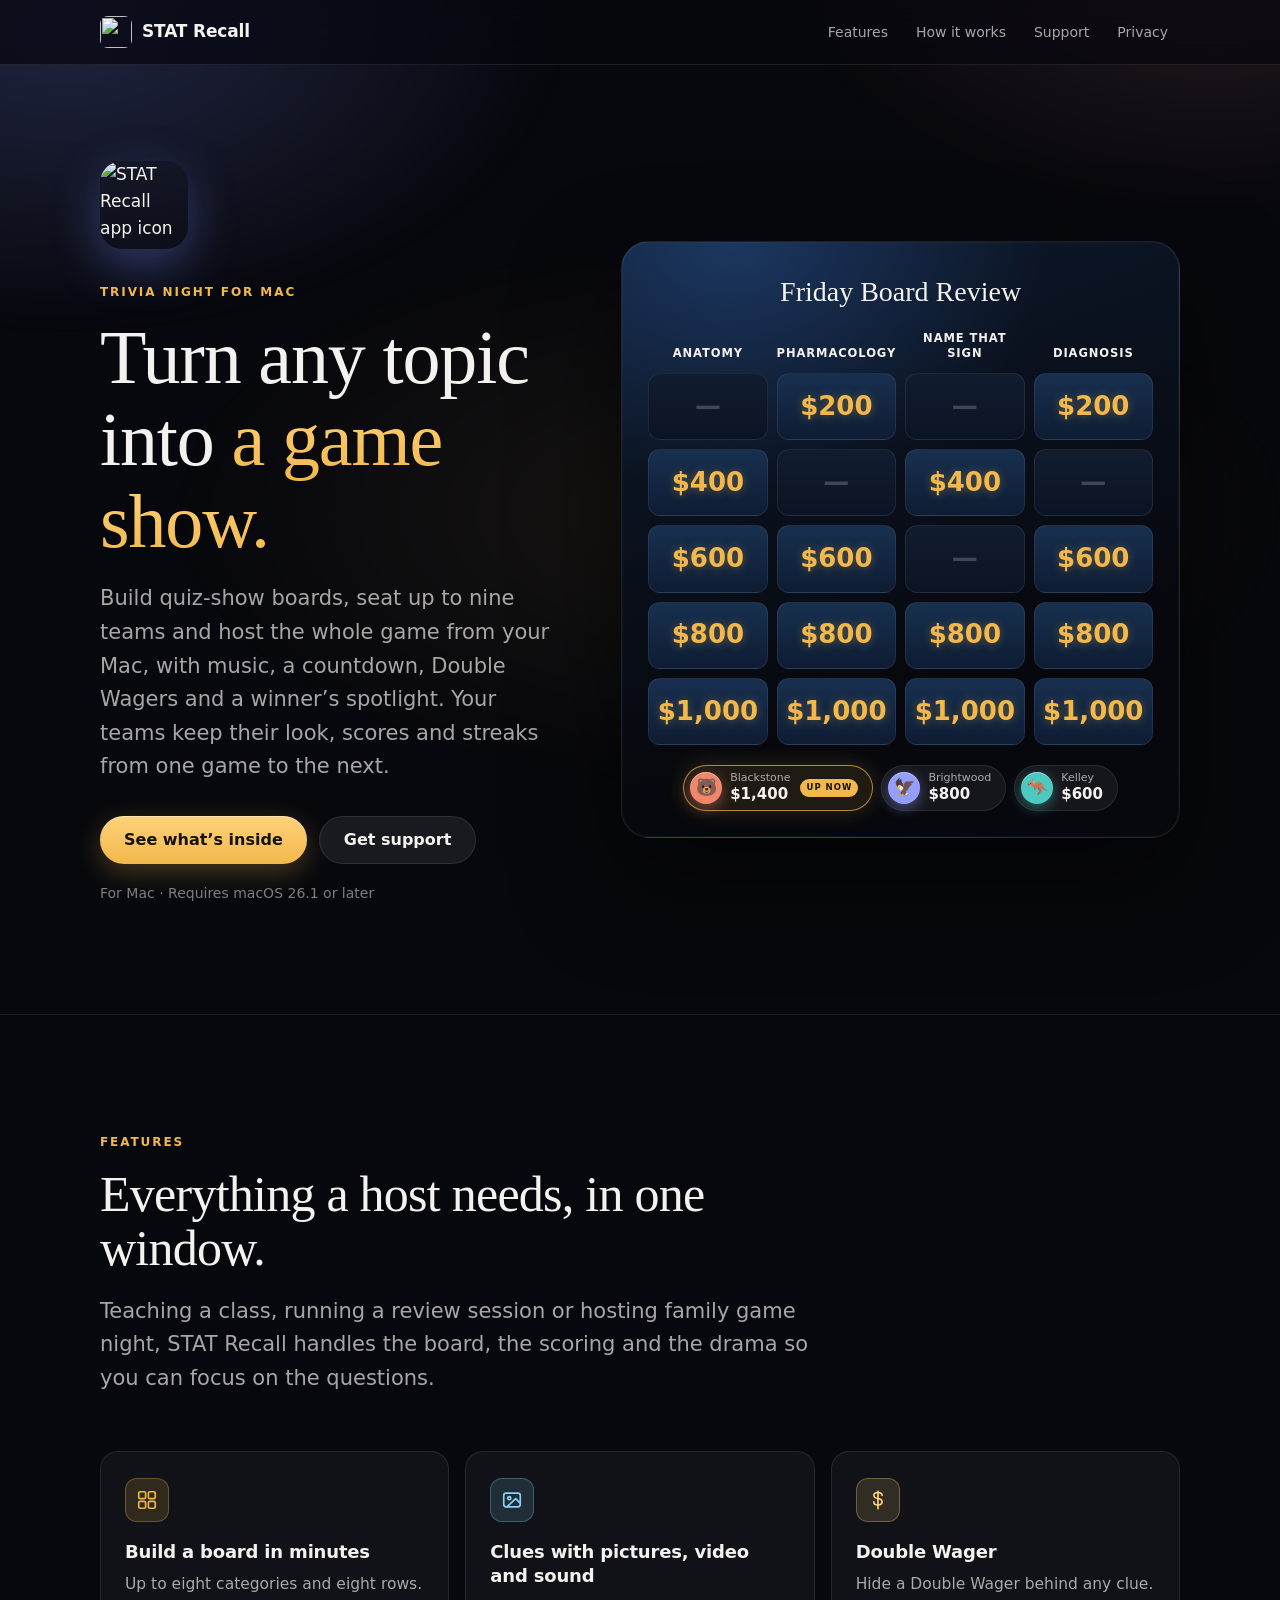
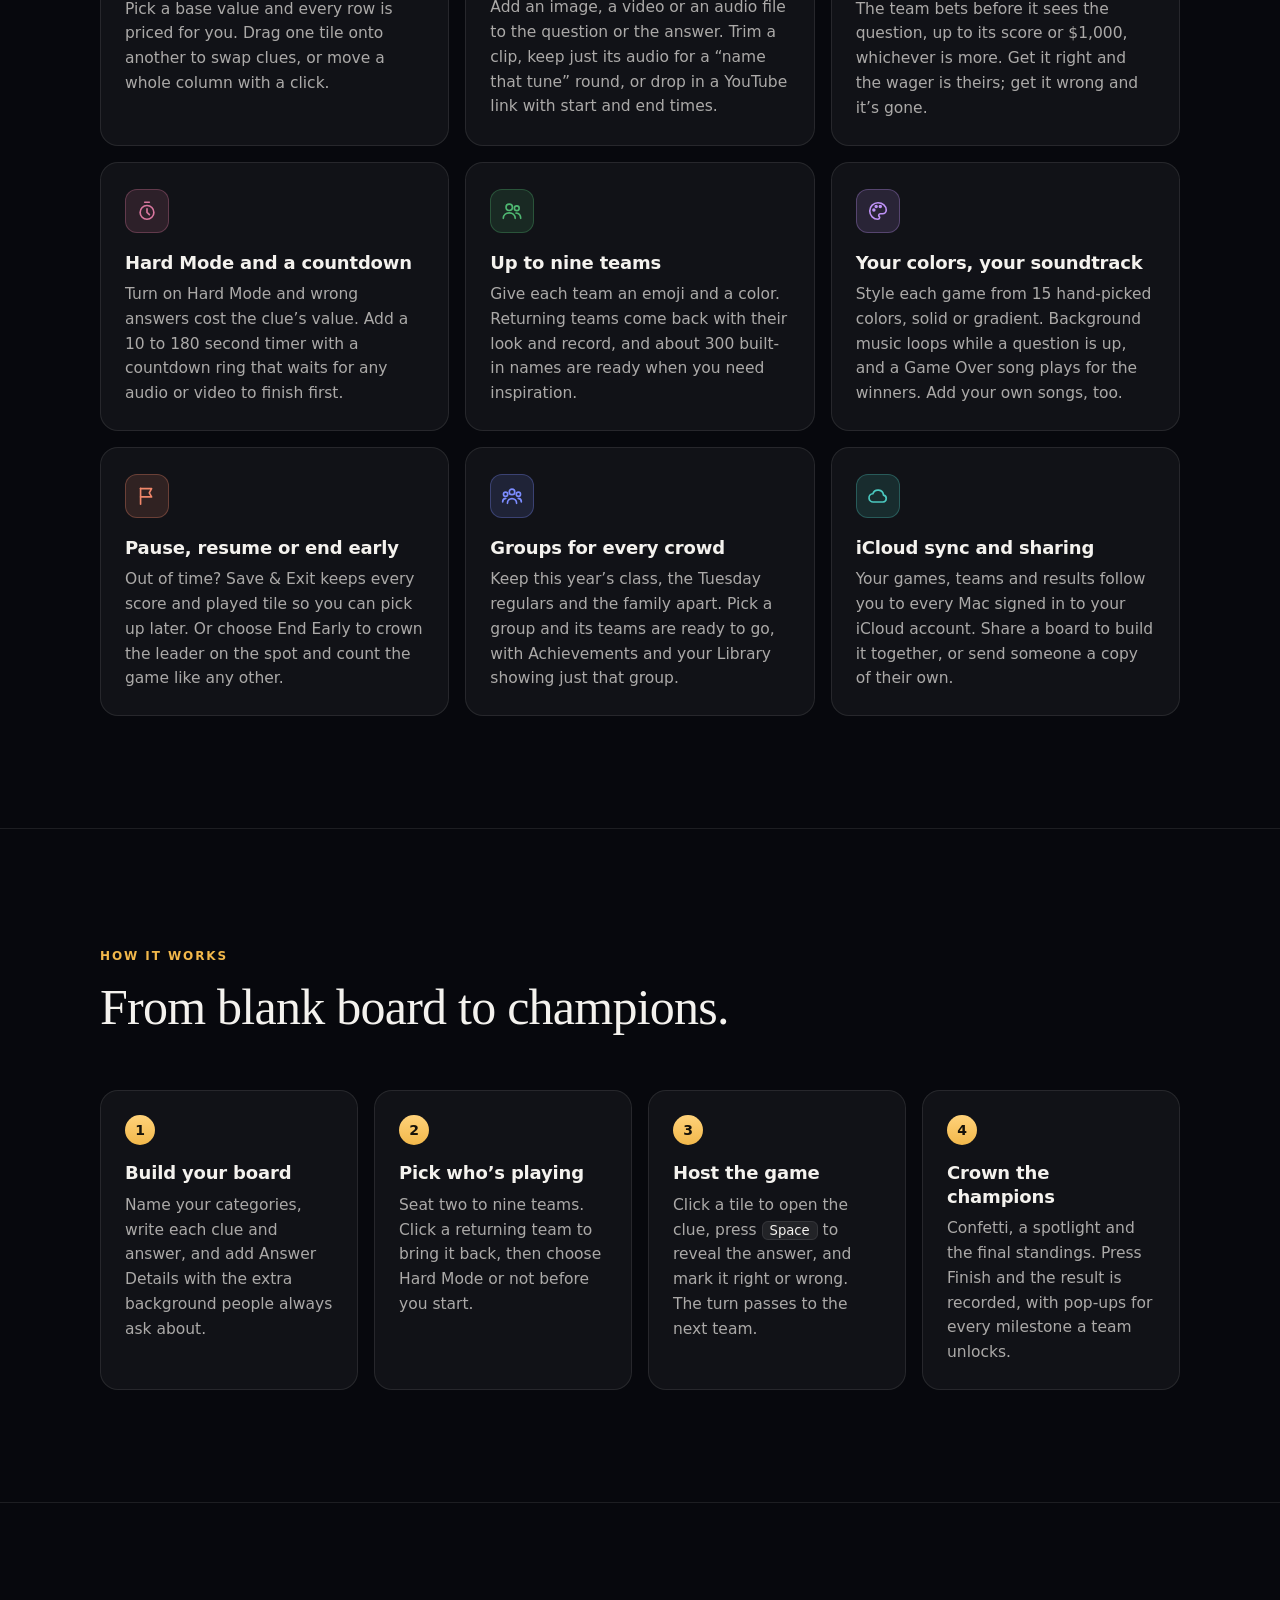
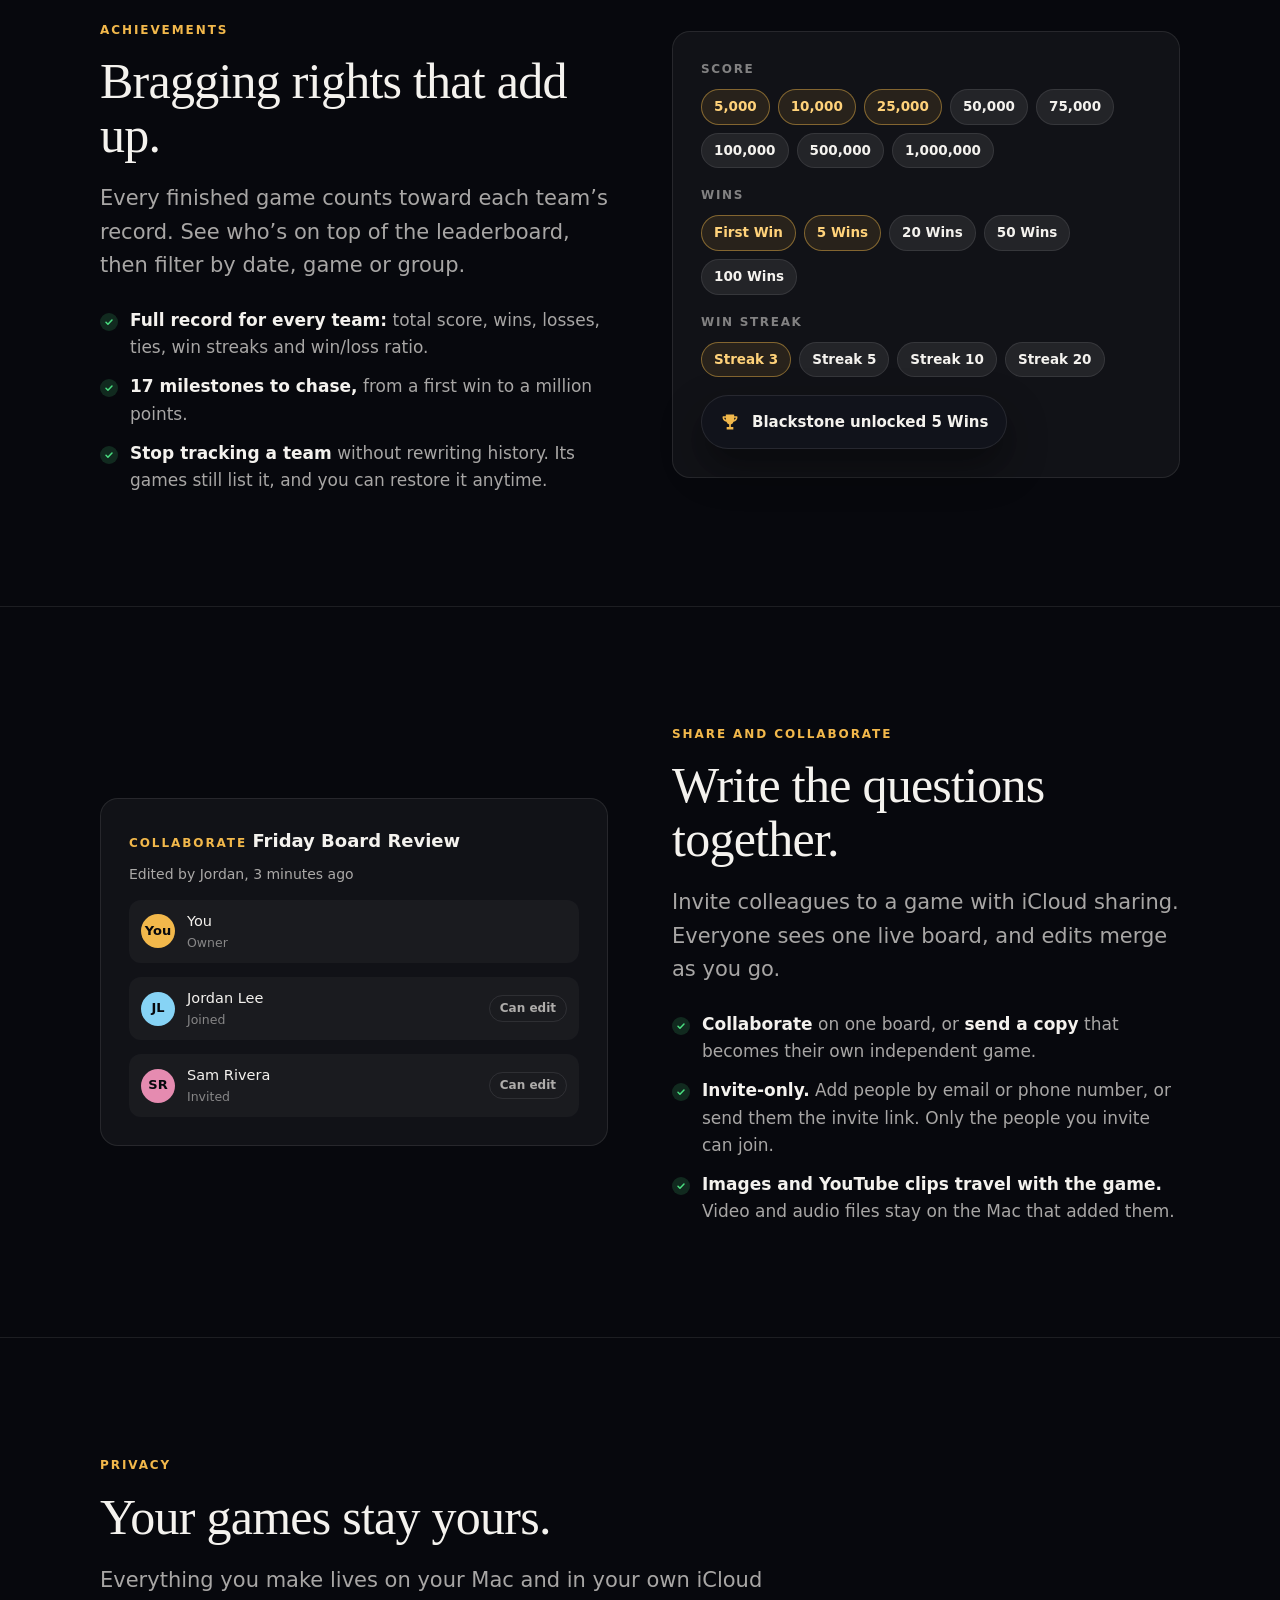
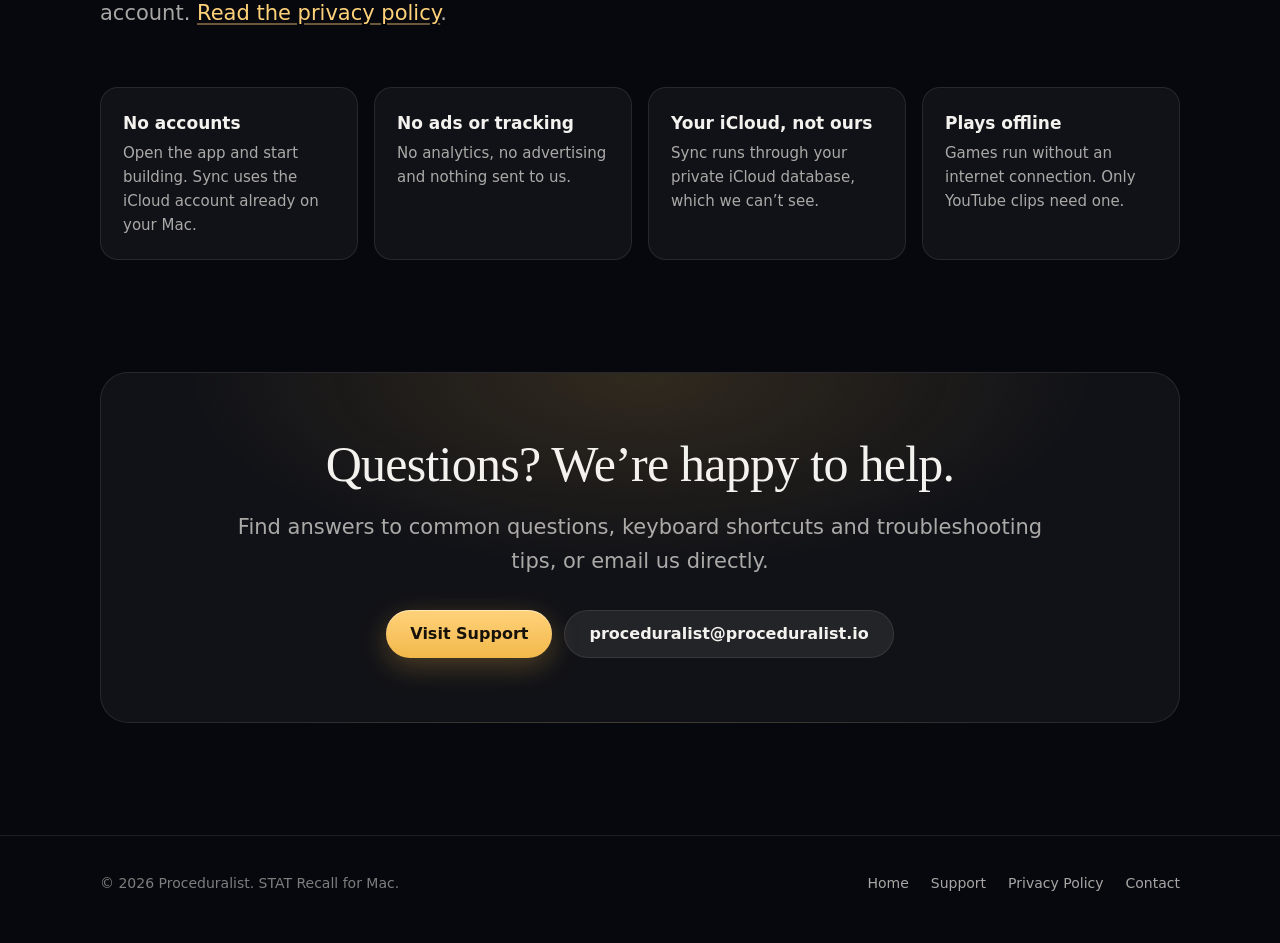
==== index.html @ 4f6326bd "Add files via upload" ====
<!doctype html>
<html lang="en">
<head>
  <meta charset="utf-8">
  <meta name="viewport" content="width=device-width, initial-scale=1">
  <title>STAT Recall · Host trivia game shows on your Mac</title>
  <meta name="description" content="STAT Recall turns any topic into a quiz-show style game. Build clue boards with images, video and YouTube clips, seat up to nine teams, and track scores, streaks and achievements on your Mac.">
  <meta name="theme-color" content="#07080d">
  <meta property="og:title" content="STAT Recall">
  <meta property="og:description" content="Turn any topic into a game show. Build clue boards, seat up to nine teams and host the whole game from your Mac.">
  <meta property="og:type" content="website">
  <meta property="og:image" content="images/icon-512.jpg">
  <link rel="icon" href="images/icon-64.jpg" type="image/jpeg">
  <link rel="apple-touch-icon" href="images/icon-256.jpg">
  <link rel="stylesheet" href="styles.css">
</head>
<body>
  <a class="skip-link" href="#main">Skip to content</a>

  <header class="site-header">
    <div class="wrap">
      <a class="brand" href="index.html"><img src="images/icon-64.jpg" alt="" width="32" height="32">STAT Recall</a>
      <nav class="site-nav" aria-label="Main">
        <a class="nav-optional" href="#features">Features</a>
        <a class="nav-optional" href="#how">How it works</a>
        <a href="support.html">Support</a>
        <a href="privacy.html">Privacy</a>
      </nav>
    </div>
  </header>

  <main id="main">
    <!-- Hero -->
    <section class="hero">
      <div class="wrap hero-grid">
        <div>
          <img class="hero-icon rise" src="images/icon-512.jpg" alt="STAT Recall app icon" width="88" height="88">
          <p class="eyebrow rise d1">Trivia night for Mac</p>
          <h1 class="rise d1">Turn any topic into <span class="gold-text">a game show.</span></h1>
          <p class="lede rise d2">Build quiz-show boards, seat up to nine teams and host the whole game from your Mac, with music, a countdown, Double Wagers and a winner’s spotlight. Your teams keep their look, scores and streaks from one game to the next.</p>
          <div class="actions rise d3">
            <!-- When STAT Recall is live on the Mac App Store, link this button to its App Store page. -->
            <a class="btn btn-primary" href="#features">See what’s inside</a>
            <a class="btn btn-glass" href="support.html">Get support</a>
          </div>
          <p class="meta-line rise d3">For Mac · Requires macOS 26.1 or later</p>
        </div>

        <figure class="board rise d2" role="img" aria-label="Illustration of a STAT Recall game board: four categories with clues worth $200 to $1,000, several already played, and three teams on the scoreboard.">
          <div class="board-title" aria-hidden="true">Friday Board Review</div>
          <div class="board-grid" aria-hidden="true">
            <div class="board-cat">Anatomy</div>
            <div class="board-cat">Pharmacology</div>
            <div class="board-cat">Name That Sign</div>
            <div class="board-cat">Diagnosis</div>

            <div class="tile played">—</div><div class="tile">$200</div><div class="tile played">—</div><div class="tile">$200</div>
            <div class="tile">$400</div><div class="tile played">—</div><div class="tile">$400</div><div class="tile played">—</div>
            <div class="tile">$600</div><div class="tile">$600</div><div class="tile played">—</div><div class="tile">$600</div>
            <div class="tile">$800</div><div class="tile">$800</div><div class="tile">$800</div><div class="tile">$800</div>
            <div class="tile">$1,000</div><div class="tile">$1,000</div><div class="tile">$1,000</div><div class="tile">$1,000</div>
          </div>
          <div class="dock" aria-hidden="true">
            <div class="dock-team up">
              <span class="badge" style="--c: var(--coral)">🐻</span>
              <span class="dock-text"><span class="dock-name">Blackstone</span><span class="dock-score">$1,400</span></span>
              <span class="up-chip">UP NOW</span>
            </div>
            <div class="dock-team">
              <span class="badge" style="--c: var(--team-indigo)">🦅</span>
              <span class="dock-text"><span class="dock-name">Brightwood</span><span class="dock-score">$800</span></span>
            </div>
            <div class="dock-team">
              <span class="badge" style="--c: var(--teal)">🦘</span>
              <span class="dock-text"><span class="dock-name">Kelley</span><span class="dock-score">$600</span></span>
            </div>
          </div>
        </figure>
      </div>
    </section>

    <hr class="divider">

    <!-- Features -->
    <section id="features">
      <div class="wrap">
        <div class="section-head">
          <p class="eyebrow">Features</p>
          <h2>Everything a host needs, in one window.</h2>
          <p class="lede">Teaching a class, running a review session or hosting family game night, STAT Recall handles the board, the scoring and the drama so you can focus on the questions.</p>
        </div>

        <div class="feature-grid">
          <article class="panel feature">
            <div class="feature-icon" style="--accent: var(--gold)" aria-hidden="true">
              <svg viewBox="0 0 24 24" fill="none" stroke="currentColor" stroke-width="1.8" stroke-linejoin="round"><rect x="3" y="3" width="7.5" height="7.5" rx="1.6"/><rect x="13.5" y="3" width="7.5" height="7.5" rx="1.6"/><rect x="3" y="13.5" width="7.5" height="7.5" rx="1.6"/><rect x="13.5" y="13.5" width="7.5" height="7.5" rx="1.6"/></svg>
            </div>
            <h3>Build a board in minutes</h3>
            <p>Up to eight categories and eight rows. Pick a base value and every row is priced for you. Drag one tile onto another to swap clues, or move a whole column with a click.</p>
          </article>

          <article class="panel feature">
            <div class="feature-icon" style="--accent: var(--sky)" aria-hidden="true">
              <svg viewBox="0 0 24 24" fill="none" stroke="currentColor" stroke-width="1.8" stroke-linecap="round" stroke-linejoin="round"><rect x="3" y="4.5" width="18" height="15" rx="2.5"/><circle cx="9" cy="10" r="1.7"/><path d="M21 15.5l-5-5L6.5 19.5"/></svg>
            </div>
            <h3>Clues with pictures, video and sound</h3>
            <p>Add an image, a video or an audio file to the question or the answer. Trim a clip, keep just its audio for a “name that tune” round, or drop in a YouTube link with start and end times.</p>
          </article>

          <article class="panel feature">
            <div class="feature-icon" style="--accent: var(--gold-light)" aria-hidden="true">
              <svg viewBox="0 0 24 24" fill="none" stroke="currentColor" stroke-width="1.8" stroke-linecap="round" stroke-linejoin="round"><path d="M12 2.5v19"/><path d="M16.5 7c0-1.9-2-3.2-4.5-3.2S7.5 5.1 7.5 7s2 2.9 4.5 3.4 4.5 1.6 4.5 3.6-2 3.4-4.5 3.4-4.5-1.4-4.5-3.3"/></svg>
            </div>
            <h3>Double Wager</h3>
            <p>Hide a Double Wager behind any clue. The team bets before it sees the question, up to its score or $1,000, whichever is more. Get it right and the wager is theirs; get it wrong and it’s gone.</p>
          </article>

          <article class="panel feature">
            <div class="feature-icon" style="--accent: var(--rose)" aria-hidden="true">
              <svg viewBox="0 0 24 24" fill="none" stroke="currentColor" stroke-width="1.8" stroke-linecap="round" stroke-linejoin="round"><circle cx="12" cy="13.5" r="7.5"/><path d="M12 9.5v4l2.6 2.4"/><path d="M9.5 2.5h5"/></svg>
            </div>
            <h3>Hard Mode and a countdown</h3>
            <p>Turn on Hard Mode and wrong answers cost the clue’s value. Add a 10 to 180 second timer with a countdown ring that waits for any audio or video to finish first.</p>
          </article>

          <article class="panel feature">
            <div class="feature-icon" style="--accent: var(--emerald)" aria-hidden="true">
              <svg viewBox="0 0 24 24" fill="none" stroke="currentColor" stroke-width="1.8" stroke-linecap="round" stroke-linejoin="round"><circle cx="9" cy="8" r="3.5"/><path d="M2.5 20c0-3.6 2.9-6 6.5-6s6.5 2.4 6.5 6"/><circle cx="17.2" cy="9" r="2.6"/><path d="M16.4 14.2c2.9.3 5.1 2.3 5.1 5.8"/></svg>
            </div>
            <h3>Up to nine teams</h3>
            <p>Give each team an emoji and a color. Returning teams come back with their look and record, and about 300 built-in names are ready when you need inspiration.</p>
          </article>

          <article class="panel feature">
            <div class="feature-icon" style="--accent: var(--violet)" aria-hidden="true">
              <svg viewBox="0 0 24 24" fill="none" stroke="currentColor" stroke-width="1.8" stroke-linecap="round" stroke-linejoin="round"><path d="M12 3a9 9 0 1 0 0 18c1.1 0 1.8-.8 1.8-1.8 0-.5-.2-.9-.5-1.2-.3-.3-.5-.7-.5-1.2 0-1 .8-1.8 1.8-1.8H17a4 4 0 0 0 4-4c0-4.4-4-8-9-8z"/><circle cx="7.5" cy="11" r="1" fill="currentColor"/><circle cx="10" cy="7" r="1" fill="currentColor"/><circle cx="14.5" cy="7" r="1" fill="currentColor"/></svg>
            </div>
            <h3>Your colors, your soundtrack</h3>
            <p>Style each game from 15 hand-picked colors, solid or gradient. Background music loops while a question is up, and a Game Over song plays for the winners. Add your own songs, too.</p>
          </article>

          <article class="panel feature">
            <div class="feature-icon" style="--accent: var(--coral)" aria-hidden="true">
              <svg viewBox="0 0 24 24" fill="none" stroke="currentColor" stroke-width="1.8" stroke-linecap="round" stroke-linejoin="round"><path d="M5 21V3.5"/><path d="M5 4h12l-2.5 4.5L17 13H5"/></svg>
            </div>
            <h3>Pause, resume or end early</h3>
            <p>Out of time? Save &amp; Exit keeps every score and played tile so you can pick up later. Or choose End Early to crown the leader on the spot and count the game like any other.</p>
          </article>

          <article class="panel feature">
            <div class="feature-icon" style="--accent: var(--indigo)" aria-hidden="true">
              <svg viewBox="0 0 24 24" fill="none" stroke="currentColor" stroke-width="1.8" stroke-linecap="round" stroke-linejoin="round"><circle cx="12" cy="7.5" r="3"/><circle cx="5" cy="10" r="2.3"/><circle cx="19" cy="10" r="2.3"/><path d="M7 20c0-3 2.2-5.2 5-5.2s5 2.2 5 5.2"/><path d="M1.8 18.5c0-2.2 1.4-3.8 3.4-3.9M22.2 18.5c0-2.2-1.4-3.8-3.4-3.9"/></svg>
            </div>
            <h3>Groups for every crowd</h3>
            <p>Keep this year’s class, the Tuesday regulars and the family apart. Pick a group and its teams are ready to go, with Achievements and your Library showing just that group.</p>
          </article>

          <article class="panel feature">
            <div class="feature-icon" style="--accent: var(--teal)" aria-hidden="true">
              <svg viewBox="0 0 24 24" fill="none" stroke="currentColor" stroke-width="1.8" stroke-linecap="round" stroke-linejoin="round"><path d="M7 18.5a4.5 4.5 0 0 1-.6-9A6 6 0 0 1 18 11a3.8 3.8 0 0 1-.5 7.5z"/></svg>
            </div>
            <h3>iCloud sync and sharing</h3>
            <p>Your games, teams and results follow you to every Mac signed in to your iCloud account. Share a board to build it together, or send someone a copy of their own.</p>
          </article>
        </div>
      </div>
    </section>

    <hr class="divider">

    <!-- How it works -->
    <section id="how">
      <div class="wrap">
        <div class="section-head">
          <p class="eyebrow">How it works</p>
          <h2>From blank board to champions.</h2>
        </div>
        <ol class="steps">
          <li class="panel">
            <h3>Build your board</h3>
            <p>Name your categories, write each clue and answer, and add Answer Details with the extra background people always ask about.</p>
          </li>
          <li class="panel">
            <h3>Pick who’s playing</h3>
            <p>Seat two to nine teams. Click a returning team to bring it back, then choose Hard Mode or not before you start.</p>
          </li>
          <li class="panel">
            <h3>Host the game</h3>
            <p>Click a tile to open the clue, press <kbd>Space</kbd> to reveal the answer, and mark it right or wrong. The turn passes to the next team.</p>
          </li>
          <li class="panel">
            <h3>Crown the champions</h3>
            <p>Confetti, a spotlight and the final standings. Press Finish and the result is recorded, with pop-ups for every milestone a team unlocks.</p>
          </li>
        </ol>
      </div>
    </section>

    <hr class="divider">

    <!-- Achievements -->
    <section id="achievements">
      <div class="wrap split">
        <div>
          <p class="eyebrow">Achievements</p>
          <h2>Bragging rights that add up.</h2>
          <p class="lede">Every finished game counts toward each team’s record. See who’s on top of the leaderboard, then filter by date, game or group.</p>
          <ul class="checklist">
            <li><strong>Full record for every team:</strong> total score, wins, losses, ties, win streaks and win/loss ratio.</li>
            <li><strong>17 milestones to chase,</strong> from a first win to a million points.</li>
            <li><strong>Stop tracking a team</strong> without rewriting history. Its games still list it, and you can restore it anytime.</li>
          </ul>
        </div>

        <div class="panel milestones" role="img" aria-label="Milestones: cumulative score from 5,000 to 1,000,000, wins from 1 to 100, and win streaks of 3, 5, 10 and 20. A pop-up reads: Blackstone unlocked 5 Wins.">
          <div class="milestone-row" aria-hidden="true">
            <span class="milestone-label">Score</span>
            <div class="chips">
              <span class="chip earned">5,000</span><span class="chip earned">10,000</span><span class="chip earned">25,000</span><span class="chip">50,000</span><span class="chip">75,000</span><span class="chip">100,000</span><span class="chip">500,000</span><span class="chip">1,000,000</span>
            </div>
          </div>
          <div class="milestone-row" aria-hidden="true">
            <span class="milestone-label">Wins</span>
            <div class="chips">
              <span class="chip earned">First Win</span><span class="chip earned">5 Wins</span><span class="chip">20 Wins</span><span class="chip">50 Wins</span><span class="chip">100 Wins</span>
            </div>
          </div>
          <div class="milestone-row" aria-hidden="true">
            <span class="milestone-label">Win streak</span>
            <div class="chips">
              <span class="chip earned">Streak 3</span><span class="chip">Streak 5</span><span class="chip">Streak 10</span><span class="chip">Streak 20</span>
            </div>
          </div>
          <div class="toast" aria-hidden="true">
            <svg class="trophy" width="20" height="20" viewBox="0 0 24 24" fill="currentColor"><path d="M7 3h10v2h3a1 1 0 0 1 1 1c0 3-2 5.2-4.7 5.6A5 5 0 0 1 13 14.9V18h3v3H8v-3h3v-3.1a5 5 0 0 1-3.3-3.3C5 11.2 3 9 3 6a1 1 0 0 1 1-1h3V3zm10 4v2.4c1-.4 1.8-1.2 2-2.4h-2zM5 7c.2 1.2 1 2 2 2.4V7H5z"/></svg>
            <span>Blackstone unlocked 5 Wins</span>
          </div>
        </div>
      </div>
    </section>

    <hr class="divider">

    <!-- Sharing -->
    <section id="sharing">
      <div class="wrap split flip">
        <div>
          <p class="eyebrow">Share and collaborate</p>
          <h2>Write the questions together.</h2>
          <p class="lede">Invite colleagues to a game with iCloud sharing. Everyone sees one live board, and edits merge as you go.</p>
          <ul class="checklist">
            <li><strong>Collaborate</strong> on one board, or <strong>send a copy</strong> that becomes their own independent game.</li>
            <li><strong>Invite-only.</strong> Add people by email or phone number, or send them the invite link. Only the people you invite can join.</li>
            <li><strong>Images and YouTube clips travel with the game.</strong> Video and audio files stay on the Mac that added them.</li>
          </ul>
        </div>

        <div class="panel share-card" role="img" aria-label="Illustration of a game's sharing window: the owner and two collaborators who can edit, and a note that the game was edited by Jordan three minutes ago.">
          <div aria-hidden="true">
            <p class="eyebrow" style="margin-bottom:6px">Collaborate</p>
            <strong style="font-size:18px">Friday Board Review</strong>
            <p class="muted" style="margin:4px 0 0;font-size:14px">Edited by Jordan, 3 minutes ago</p>
          </div>
          <div class="person" aria-hidden="true">
            <span class="avatar" style="--c: var(--gold)">You</span>
            <span class="who">You<span>Owner</span></span>
          </div>
          <div class="person" aria-hidden="true">
            <span class="avatar" style="--c: var(--sky)">JL</span>
            <span class="who">Jordan Lee<span>Joined</span></span>
            <span class="role">Can edit</span>
          </div>
          <div class="person" aria-hidden="true">
            <span class="avatar" style="--c: var(--team-rose)">SR</span>
            <span class="who">Sam Rivera<span>Invited</span></span>
            <span class="role">Can edit</span>
          </div>
        </div>
      </div>
    </section>

    <hr class="divider">

    <!-- Privacy promise -->
    <section id="privacy">
      <div class="wrap">
        <div class="section-head">
          <p class="eyebrow">Privacy</p>
          <h2>Your games stay yours.</h2>
          <p class="lede">Everything you make lives on your Mac and in your own iCloud account. <a href="privacy.html">Read the privacy policy</a>.</p>
        </div>
        <div class="promise">
          <div class="panel"><strong>No accounts</strong><p>Open the app and start building. Sync uses the iCloud account already on your Mac.</p></div>
          <div class="panel"><strong>No ads or tracking</strong><p>No analytics, no advertising and nothing sent to us.</p></div>
          <div class="panel"><strong>Your iCloud, not ours</strong><p>Sync runs through your private iCloud database, which we can’t see.</p></div>
          <div class="panel"><strong>Plays offline</strong><p>Games run without an internet connection. Only YouTube clips need one.</p></div>
        </div>
      </div>
    </section>

    <section style="padding-top:0">
      <div class="wrap">
        <div class="cta">
          <h2>Questions? We’re happy to help.</h2>
          <p class="lede">Find answers to common questions, keyboard shortcuts and troubleshooting tips, or email us directly.</p>
          <div class="actions">
            <a class="btn btn-primary" href="support.html">Visit Support</a>
            <a class="btn btn-glass" href="mailto:proceduralist@proceduralist.io">proceduralist@proceduralist.io</a>
          </div>
        </div>
      </div>
    </section>
  </main>

  <footer class="site-footer">
    <div class="wrap">
      <span>© 2026 Proceduralist. STAT Recall for Mac.</span>
      <nav class="footer-links" aria-label="Footer">
        <a href="index.html">Home</a>
        <a href="support.html">Support</a>
        <a href="privacy.html">Privacy Policy</a>
        <a href="mailto:proceduralist@proceduralist.io">Contact</a>
      </nav>
    </div>
  </footer>
</body>
</html>
---- styles.css ----
/* STAT Recall website — shared styles for index.html, privacy.html and support.html.
   "Midnight Glass", the app's own look: a near-black ground, ivory type, gold accents,
   a serif for display moments (New York on Apple devices) and the system sans for text. */

:root {
  --ink: #07080d;
  --ink-raised: #12141c;
  --ink-tile: #10203a;
  --ivory: #f4f2ee;
  --text-2: rgba(244, 242, 238, 0.68);
  --text-3: rgba(244, 242, 238, 0.5);
  --hairline: rgba(255, 255, 255, 0.09);
  --panel: rgba(255, 255, 255, 0.045);
  --panel-strong: rgba(255, 255, 255, 0.075);

  --gold: #f2b84b;
  --gold-light: #ffd27a;
  --gold-deep: #c98a1f;
  --on-gold: #16120a;
  --indigo: #7c8cff;
  --rose: #d9779f;
  --success: #4ade80;
  --danger: #f87171;

  /* Team palette, in seat order */
  --emerald: #4fb872;
  --team-indigo: #939eff;
  --team-rose: #e58bb0;
  --coral: #f0876a;
  --teal: #4cc9c0;
  --violet: #be92f6;
  --sky: #86d3f5;
  --lime: #c7de61;

  --font-display: ui-serif, "New York", "Iowan Old Style", "Palatino Linotype", Georgia, serif;
  --font-text: -apple-system, BlinkMacSystemFont, "SF Pro Text", system-ui, "Segoe UI", Roboto,
    "Helvetica Neue", Arial, sans-serif;
  --font-rounded: ui-rounded, "SF Pro Rounded", -apple-system, system-ui, sans-serif;

  --radius-s: 12px;
  --radius-m: 18px;
  --radius-l: 28px;
  --gutter: clamp(16px, 4vw, 40px);
  --max: 1160px;

  color-scheme: dark;
}

*,
*::before,
*::after {
  box-sizing: border-box;
}

html {
  -webkit-text-size-adjust: 100%;
  scroll-behavior: smooth;
}

body {
  margin: 0;
  background: var(--ink);
  color: var(--ivory);
  font-family: var(--font-text);
  font-size: 17px;
  line-height: 1.6;
  -webkit-font-smoothing: antialiased;
  overflow-x: hidden;
}

/* Ambient aurora behind every page, like the app's Home screen */
body::before {
  content: "";
  position: fixed;
  inset: -20vh -20vw auto;
  height: 110vh;
  background:
    radial-gradient(40% 45% at 18% 20%, rgba(124, 140, 255, 0.22), transparent 70%),
    radial-gradient(35% 40% at 82% 12%, rgba(217, 119, 159, 0.16), transparent 70%),
    radial-gradient(45% 40% at 55% 70%, rgba(242, 184, 75, 0.08), transparent 70%);
  filter: blur(10px);
  pointer-events: none;
  z-index: -1;
}

img {
  max-width: 100%;
  display: block;
}

a {
  color: var(--gold-light);
  text-decoration-color: rgba(255, 210, 122, 0.4);
  text-underline-offset: 3px;
}

a:hover {
  text-decoration-color: currentColor;
}

:focus-visible {
  outline: 2px solid var(--gold-light);
  outline-offset: 3px;
  border-radius: 6px;
}

.skip-link {
  position: absolute;
  left: -999px;
  top: 8px;
  background: var(--gold);
  color: var(--on-gold);
  padding: 8px 14px;
  border-radius: 999px;
  font-weight: 600;
  z-index: 100;
}

.skip-link:focus {
  left: 16px;
}

.wrap {
  width: 100%;
  max-width: var(--max);
  margin: 0 auto;
  padding: 0 var(--gutter);
}

/* ---------- Header ---------- */

.site-header {
  position: sticky;
  top: 0;
  z-index: 50;
  background: rgba(7, 8, 13, 0.72);
  backdrop-filter: saturate(160%) blur(18px);
  -webkit-backdrop-filter: saturate(160%) blur(18px);
  border-bottom: 1px solid var(--hairline);
}

.site-header .wrap {
  display: flex;
  align-items: center;
  justify-content: space-between;
  gap: 16px;
  min-height: 64px;
}

.brand {
  display: inline-flex;
  align-items: center;
  gap: 10px;
  color: var(--ivory);
  text-decoration: none;
  font-weight: 650;
  font-size: 17px;
  letter-spacing: -0.01em;
  flex-shrink: 0;
}

.brand img {
  width: 32px;
  height: 32px;
  border-radius: 8px;
}

.site-nav {
  display: flex;
  gap: 4px;
  flex-wrap: wrap;
  justify-content: flex-end;
}

.site-nav a {
  color: var(--text-2);
  text-decoration: none;
  font-size: 14px;
  font-weight: 500;
  padding: 6px 12px;
  border-radius: 999px;
  transition: color 0.2s, background 0.2s;
}

.site-nav a:hover,
.site-nav a[aria-current="page"] {
  color: var(--ivory);
  background: var(--panel-strong);
}

@media (max-width: 640px) {
  .site-nav .nav-optional {
    display: none;
  }
  .site-nav a {
    padding: 6px 9px;
  }
}

/* ---------- Type ---------- */

.eyebrow {
  display: inline-block;
  font-size: 12px;
  font-weight: 650;
  letter-spacing: 0.16em;
  text-transform: uppercase;
  color: var(--gold);
  margin: 0 0 14px;
}

h1,
h2,
h3 {
  font-family: var(--font-display);
  font-weight: 400;
  letter-spacing: -0.015em;
  line-height: 1.08;
  margin: 0;
}

h1 {
  font-size: clamp(42px, 7vw, 76px);
}

h2 {
  font-size: clamp(32px, 4.6vw, 50px);
}

h3 {
  font-family: var(--font-text);
  font-weight: 650;
  font-size: 18px;
  letter-spacing: -0.01em;
  line-height: 1.3;
}

.lede {
  font-size: clamp(18px, 2.1vw, 21px);
  color: var(--text-2);
  max-width: 40em;
  margin: 20px 0 0;
}

.muted {
  color: var(--text-2);
}

.gold-text {
  background: linear-gradient(180deg, var(--gold-light), var(--gold));
  -webkit-background-clip: text;
  background-clip: text;
  color: transparent;
}

/* ---------- Buttons ---------- */

.actions {
  display: flex;
  flex-wrap: wrap;
  gap: 12px;
  margin-top: 32px;
}

.btn {
  display: inline-flex;
  align-items: center;
  justify-content: center;
  gap: 8px;
  min-height: 48px;
  padding: 0 24px;
  border-radius: 999px;
  font-weight: 600;
  font-size: 16px;
  text-decoration: none;
  transition: transform 0.15s, box-shadow 0.2s, background 0.2s;
}

.btn:active {
  transform: scale(0.98);
}

.btn-primary {
  background: linear-gradient(180deg, var(--gold-light), var(--gold));
  color: var(--on-gold);
  box-shadow: 0 8px 28px rgba(242, 184, 75, 0.28), inset 0 1px 0 rgba(255, 255, 255, 0.45);
}

.btn-primary:hover {
  box-shadow: 0 10px 34px rgba(242, 184, 75, 0.4), inset 0 1px 0 rgba(255, 255, 255, 0.45);
}

.btn-glass {
  background: var(--panel-strong);
  color: var(--ivory);
  border: 1px solid var(--hairline);
}

.btn-glass:hover {
  background: rgba(255, 255, 255, 0.11);
}

.meta-line {
  margin-top: 18px;
  font-size: 14px;
  color: var(--text-3);
}

/* ---------- Sections ---------- */

section {
  padding: clamp(64px, 9vw, 112px) 0;
}

.section-head {
  max-width: 44em;
  margin-bottom: clamp(32px, 5vw, 56px);
}

.divider {
  border: 0;
  border-top: 1px solid var(--hairline);
  margin: 0;
}

.panel {
  background: var(--panel);
  border: 1px solid var(--hairline);
  border-radius: var(--radius-m);
}

/* ---------- Hero ---------- */

.hero {
  padding-top: clamp(48px, 8vw, 96px);
  padding-bottom: clamp(56px, 8vw, 96px);
}

.hero-grid {
  display: grid;
  grid-template-columns: minmax(0, 1fr);
  gap: clamp(40px, 6vw, 64px);
  align-items: center;
}

.hero-icon {
  width: 88px;
  height: 88px;
  border-radius: 22px;
  margin-bottom: 28px;
  box-shadow: 0 16px 48px rgba(124, 140, 255, 0.35);
}

@media (min-width: 980px) {
  .hero-grid {
    grid-template-columns: minmax(0, 0.9fr) minmax(0, 1.1fr);
  }
}

/* ---------- The board illustration ---------- */

.board {
  position: relative;
  margin: 0;
  border-radius: var(--radius-l);
  padding: clamp(14px, 2.4vw, 26px);
  background:
    radial-gradient(80% 60% at 20% 0%, rgba(40, 80, 140, 0.55), transparent 70%),
    linear-gradient(160deg, #0d1a2e, #07080d 70%);
  border: 1px solid var(--hairline);
  box-shadow: 0 40px 100px rgba(0, 0, 0, 0.55), 0 0 0 1px rgba(255, 255, 255, 0.03) inset;
}

.board-title {
  font-family: var(--font-display);
  text-align: center;
  font-size: clamp(18px, 2.6vw, 28px);
  margin: 2px 0 clamp(10px, 1.6vw, 16px);
}

.board-grid {
  display: grid;
  grid-template-columns: repeat(4, minmax(0, 1fr));
  gap: clamp(5px, 0.9vw, 9px);
}

.board-cat {
  display: flex;
  align-items: flex-end;
  justify-content: center;
  text-align: center;
  min-height: 2.6em;
  font-size: clamp(8px, 1.05vw, 11.5px);
  font-weight: 700;
  letter-spacing: 0.08em;
  text-transform: uppercase;
  line-height: 1.25;
  padding-bottom: 4px;
}

.tile {
  display: grid;
  place-items: center;
  aspect-ratio: 16 / 9;
  border-radius: clamp(6px, 1vw, 12px);
  background: linear-gradient(180deg, #17304f, #0e1c33);
  border: 1px solid rgba(255, 255, 255, 0.08);
  font-family: var(--font-rounded);
  font-weight: 800;
  font-size: clamp(13px, 2.3vw, 26px);
  color: var(--gold);
  text-shadow: 0 1px 10px rgba(242, 184, 75, 0.35);
}

.tile.played {
  color: rgba(244, 242, 238, 0.22);
  text-shadow: none;
  background: linear-gradient(180deg, #111c2e, #0b1424);
}

.dock {
  display: flex;
  justify-content: center;
  flex-wrap: wrap;
  gap: 8px;
  margin: clamp(12px, 2vw, 20px) auto 0;
}

.dock-team {
  display: flex;
  align-items: center;
  gap: 8px;
  padding: 6px 14px 6px 6px;
  border-radius: 999px;
  background: rgba(255, 255, 255, 0.06);
  border: 1px solid var(--hairline);
}

.dock-team.up {
  border-color: rgba(242, 184, 75, 0.7);
  background: rgba(242, 184, 75, 0.1);
  box-shadow: 0 0 22px rgba(242, 184, 75, 0.18);
}

.badge {
  display: grid;
  place-items: center;
  flex-shrink: 0;
  width: 32px;
  height: 32px;
  border-radius: 50%;
  font-size: 17px;
  line-height: 1;
  background: var(--c, var(--emerald));
  box-shadow: inset 0 1px 0 rgba(255, 255, 255, 0.35), 0 4px 14px color-mix(in srgb, var(--c, var(--emerald)) 45%, transparent);
}

.dock-text {
  display: flex;
  flex-direction: column;
  gap: 2px;
}

.dock-name {
  font-size: 11px;
  color: var(--text-2);
  line-height: 1.1;
}

.dock-score {
  font-family: var(--font-rounded);
  font-weight: 800;
  font-size: 15px;
  line-height: 1.15;
}

.up-chip {
  font-size: 8.5px;
  font-weight: 800;
  letter-spacing: 0.12em;
  color: var(--on-gold);
  background: var(--gold);
  padding: 2px 6px;
  border-radius: 999px;
  margin-left: 2px;
}

@media (max-width: 480px) {
  .dock-team {
    padding-right: 10px;
  }
  .dock-team .badge {
    width: 26px;
    height: 26px;
    font-size: 14px;
  }
  .dock-score {
    font-size: 13px;
  }
  .up-chip {
    display: none;
  }
}

/* ---------- Features ---------- */

.feature-grid {
  display: grid;
  grid-template-columns: repeat(auto-fill, minmax(min(100%, 300px), 1fr));
  gap: 16px;
}

.feature {
  padding: 26px 24px 24px;
}

.feature-icon {
  display: grid;
  place-items: center;
  width: 44px;
  height: 44px;
  border-radius: 12px;
  margin-bottom: 18px;
  color: var(--accent, var(--gold));
  background: color-mix(in srgb, var(--accent, var(--gold)) 14%, transparent);
  border: 1px solid color-mix(in srgb, var(--accent, var(--gold)) 30%, transparent);
}

.feature-icon svg {
  width: 22px;
  height: 22px;
}

.feature p {
  margin: 8px 0 0;
  color: var(--text-2);
  font-size: 15.5px;
}

/* ---------- Steps ---------- */

.steps {
  display: grid;
  grid-template-columns: repeat(auto-fit, minmax(min(100%, 230px), 1fr));
  gap: 16px;
  counter-reset: step;
  list-style: none;
  padding: 0;
  margin: 0;
}

.steps li {
  position: relative;
  padding: 24px;
}

.steps li::before {
  counter-increment: step;
  content: counter(step);
  display: grid;
  place-items: center;
  width: 30px;
  height: 30px;
  border-radius: 50%;
  margin-bottom: 16px;
  font-weight: 700;
  font-size: 14px;
  color: var(--on-gold);
  background: linear-gradient(180deg, var(--gold-light), var(--gold));
}

.steps p {
  margin: 8px 0 0;
  color: var(--text-2);
  font-size: 15.5px;
}

/* ---------- Split feature rows ---------- */

.split {
  display: grid;
  grid-template-columns: minmax(0, 1fr);
  gap: clamp(28px, 5vw, 64px);
  align-items: center;
}

@media (min-width: 900px) {
  .split {
    grid-template-columns: minmax(0, 1fr) minmax(0, 1fr);
  }
  .split.flip > :first-child {
    order: 2;
  }
}

.checklist {
  list-style: none;
  padding: 0;
  margin: 24px 0 0;
  display: grid;
  gap: 12px;
}

.checklist li {
  position: relative;
  padding-left: 30px;
  color: var(--text-2);
}

.checklist li::before {
  content: "";
  position: absolute;
  left: 0;
  top: 0.35em;
  width: 18px;
  height: 18px;
  border-radius: 50%;
  background: rgba(74, 222, 128, 0.16)
    url("data:image/svg+xml,%3Csvg xmlns='http://www.w3.org/2000/svg' viewBox='0 0 16 16'%3E%3Cpath d='M4 8.4l2.6 2.5L12 5.3' fill='none' stroke='%234ADE80' stroke-width='2' stroke-linecap='round' stroke-linejoin='round'/%3E%3C/svg%3E")
    center / 12px no-repeat;
}

.checklist strong {
  color: var(--ivory);
  font-weight: 600;
}

/* Milestones */

.milestones {
  padding: clamp(20px, 3vw, 28px);
  display: grid;
  gap: 18px;
}

.milestone-row {
  display: grid;
  gap: 10px;
}

.milestone-label {
  font-size: 12px;
  font-weight: 650;
  letter-spacing: 0.14em;
  text-transform: uppercase;
  color: var(--text-3);
}

.chips {
  display: flex;
  flex-wrap: wrap;
  gap: 8px;
}

.chip {
  display: inline-flex;
  align-items: center;
  gap: 6px;
  padding: 6px 12px;
  border-radius: 999px;
  font-size: 13.5px;
  font-weight: 600;
  background: var(--panel-strong);
  border: 1px solid var(--hairline);
  white-space: nowrap;
}

.chip.earned {
  color: var(--gold-light);
  border-color: rgba(242, 184, 75, 0.45);
  background: rgba(242, 184, 75, 0.1);
}

.toast {
  display: flex;
  align-items: center;
  gap: 12px;
  padding: 14px 18px;
  border-radius: 999px;
  background: rgba(18, 20, 28, 0.9);
  border: 1px solid var(--hairline);
  box-shadow: 0 18px 40px rgba(0, 0, 0, 0.45);
  font-weight: 600;
  font-size: 15px;
  width: fit-content;
  max-width: 100%;
}

.toast .trophy {
  color: var(--gold);
  flex-shrink: 0;
}

/* Sharing card */

.share-card {
  padding: clamp(20px, 3vw, 28px);
  display: grid;
  gap: 14px;
}

.person {
  display: flex;
  align-items: center;
  gap: 12px;
  padding: 10px 12px;
  border-radius: var(--radius-s);
  background: rgba(255, 255, 255, 0.035);
}

.person .avatar {
  display: grid;
  place-items: center;
  width: 34px;
  height: 34px;
  border-radius: 50%;
  font-weight: 700;
  font-size: 13px;
  color: var(--ink);
  background: var(--c, var(--indigo));
  flex-shrink: 0;
}

.person .who {
  flex: 1;
  min-width: 0;
  font-size: 14.5px;
}

.person .who span {
  display: block;
  color: var(--text-3);
  font-size: 12.5px;
}

.role {
  font-size: 12px;
  font-weight: 600;
  color: var(--text-2);
  padding: 3px 10px;
  border-radius: 999px;
  border: 1px solid var(--hairline);
}

/* Promise strip */

.promise {
  display: grid;
  grid-template-columns: repeat(auto-fit, minmax(min(100%, 220px), 1fr));
  gap: 16px;
}

.promise .panel {
  padding: 22px 22px;
}

.promise strong {
  display: block;
  font-size: 17px;
  margin-bottom: 4px;
}

.promise p {
  margin: 0;
  color: var(--text-2);
  font-size: 15px;
}

/* CTA band */

.cta {
  text-align: center;
  padding: clamp(40px, 6vw, 64px) var(--gutter);
  border-radius: var(--radius-l);
  background:
    radial-gradient(60% 80% at 50% 0%, rgba(242, 184, 75, 0.14), transparent 70%),
    var(--panel);
  border: 1px solid var(--hairline);
}

.cta .actions {
  justify-content: center;
}

.cta .lede {
  margin-left: auto;
  margin-right: auto;
}

/* ---------- Document pages (privacy, support) ---------- */

.doc-hero {
  padding-top: clamp(48px, 8vw, 88px);
  padding-bottom: clamp(24px, 4vw, 40px);
}

.doc {
  max-width: 760px;
  padding-bottom: clamp(64px, 9vw, 112px);
}

.doc h2 {
  font-size: clamp(26px, 3.4vw, 34px);
  margin: 56px 0 14px;
  scroll-margin-top: 88px;
}

.doc h3 {
  margin: 28px 0 8px;
}

.doc p,
.doc li {
  color: var(--text-2);
}

.doc strong {
  color: var(--ivory);
  font-weight: 600;
}

.doc ul {
  padding-left: 1.25em;
}

.doc li {
  margin: 6px 0;
}

.doc li::marker {
  color: var(--gold);
}

.summary-box {
  padding: 22px 24px;
  margin-top: 8px;
}

.summary-box ul {
  margin: 10px 0 0;
}

.toc {
  padding: 18px 22px;
  margin: 28px 0 0;
}

.toc ol {
  margin: 8px 0 0;
  padding-left: 1.3em;
  columns: 2 220px;
  column-gap: 32px;
}

.toc li {
  margin: 4px 0;
  break-inside: avoid;
}

.toc a {
  color: var(--text-2);
  text-decoration: none;
}

.toc a:hover {
  color: var(--ivory);
}

.updated {
  color: var(--text-3);
  font-size: 14px;
  margin-top: 16px;
}

/* Support */

.contact-card {
  display: grid;
  gap: 18px;
  padding: clamp(22px, 3.5vw, 32px);
  margin-top: 8px;
  background:
    radial-gradient(70% 90% at 0% 0%, rgba(242, 184, 75, 0.12), transparent 70%),
    var(--panel);
}

.contact-card .email {
  font-family: var(--font-display);
  font-size: clamp(20px, 3.4vw, 30px);
  word-break: break-word;
}

.contact-card .email a {
  color: var(--ivory);
  text-decoration: none;
}

.contact-card .email a:hover {
  color: var(--gold-light);
}

.faq {
  display: grid;
  gap: 10px;
  margin-top: 18px;
}

.faq details {
  background: var(--panel);
  border: 1px solid var(--hairline);
  border-radius: var(--radius-s);
  padding: 0 20px;
}

.faq details[open] {
  background: var(--panel-strong);
}

.faq summary {
  cursor: pointer;
  list-style: none;
  padding: 16px 28px 16px 0;
  position: relative;
  font-weight: 600;
  color: var(--ivory);
}

.faq summary::-webkit-details-marker {
  display: none;
}

.faq summary::after {
  content: "";
  position: absolute;
  right: 2px;
  top: 50%;
  width: 9px;
  height: 9px;
  border-right: 2px solid var(--text-3);
  border-bottom: 2px solid var(--text-3);
  transform: translateY(-70%) rotate(45deg);
  transition: transform 0.2s;
}

.faq details[open] summary::after {
  transform: translateY(-30%) rotate(-135deg);
}

.faq details > div {
  padding: 0 0 16px;
}

.faq details p {
  margin: 0 0 10px;
}

kbd {
  font-family: var(--font-text);
  font-size: 0.85em;
  padding: 1px 7px;
  border-radius: 6px;
  border: 1px solid var(--hairline);
  background: rgba(255, 255, 255, 0.07);
  color: var(--ivory);
  white-space: nowrap;
}

.shortcuts {
  width: 100%;
  border-collapse: collapse;
  margin-top: 8px;
  font-size: 15px;
}

.shortcuts td {
  padding: 10px 0;
  border-bottom: 1px solid var(--hairline);
  color: var(--text-2);
  vertical-align: top;
}

.shortcuts td:last-child {
  text-align: right;
  padding-left: 16px;
}

/* ---------- Footer ---------- */

.site-footer {
  border-top: 1px solid var(--hairline);
  padding: 36px 0 48px;
  font-size: 14px;
  color: var(--text-3);
}

.site-footer .wrap {
  display: flex;
  flex-wrap: wrap;
  gap: 16px 32px;
  align-items: center;
  justify-content: space-between;
}

.footer-links {
  display: flex;
  flex-wrap: wrap;
  gap: 8px 22px;
}

.footer-links a {
  color: var(--text-2);
  text-decoration: none;
}

.footer-links a:hover {
  color: var(--ivory);
}

/* ---------- Motion ---------- */

@media (prefers-reduced-motion: no-preference) {
  .rise {
    animation: rise 0.8s cubic-bezier(0.2, 0.8, 0.2, 1) both;
  }
  .rise.d1 { animation-delay: 0.08s; }
  .rise.d2 { animation-delay: 0.16s; }
  .rise.d3 { animation-delay: 0.24s; }

  @keyframes rise {
    from {
      opacity: 0;
      transform: translateY(14px);
      filter: blur(4px);
    }
    to {
      opacity: 1;
      transform: none;
      filter: none;
    }
  }
}

@media (prefers-reduced-motion: reduce) {
  html {
    scroll-behavior: auto;
  }
}
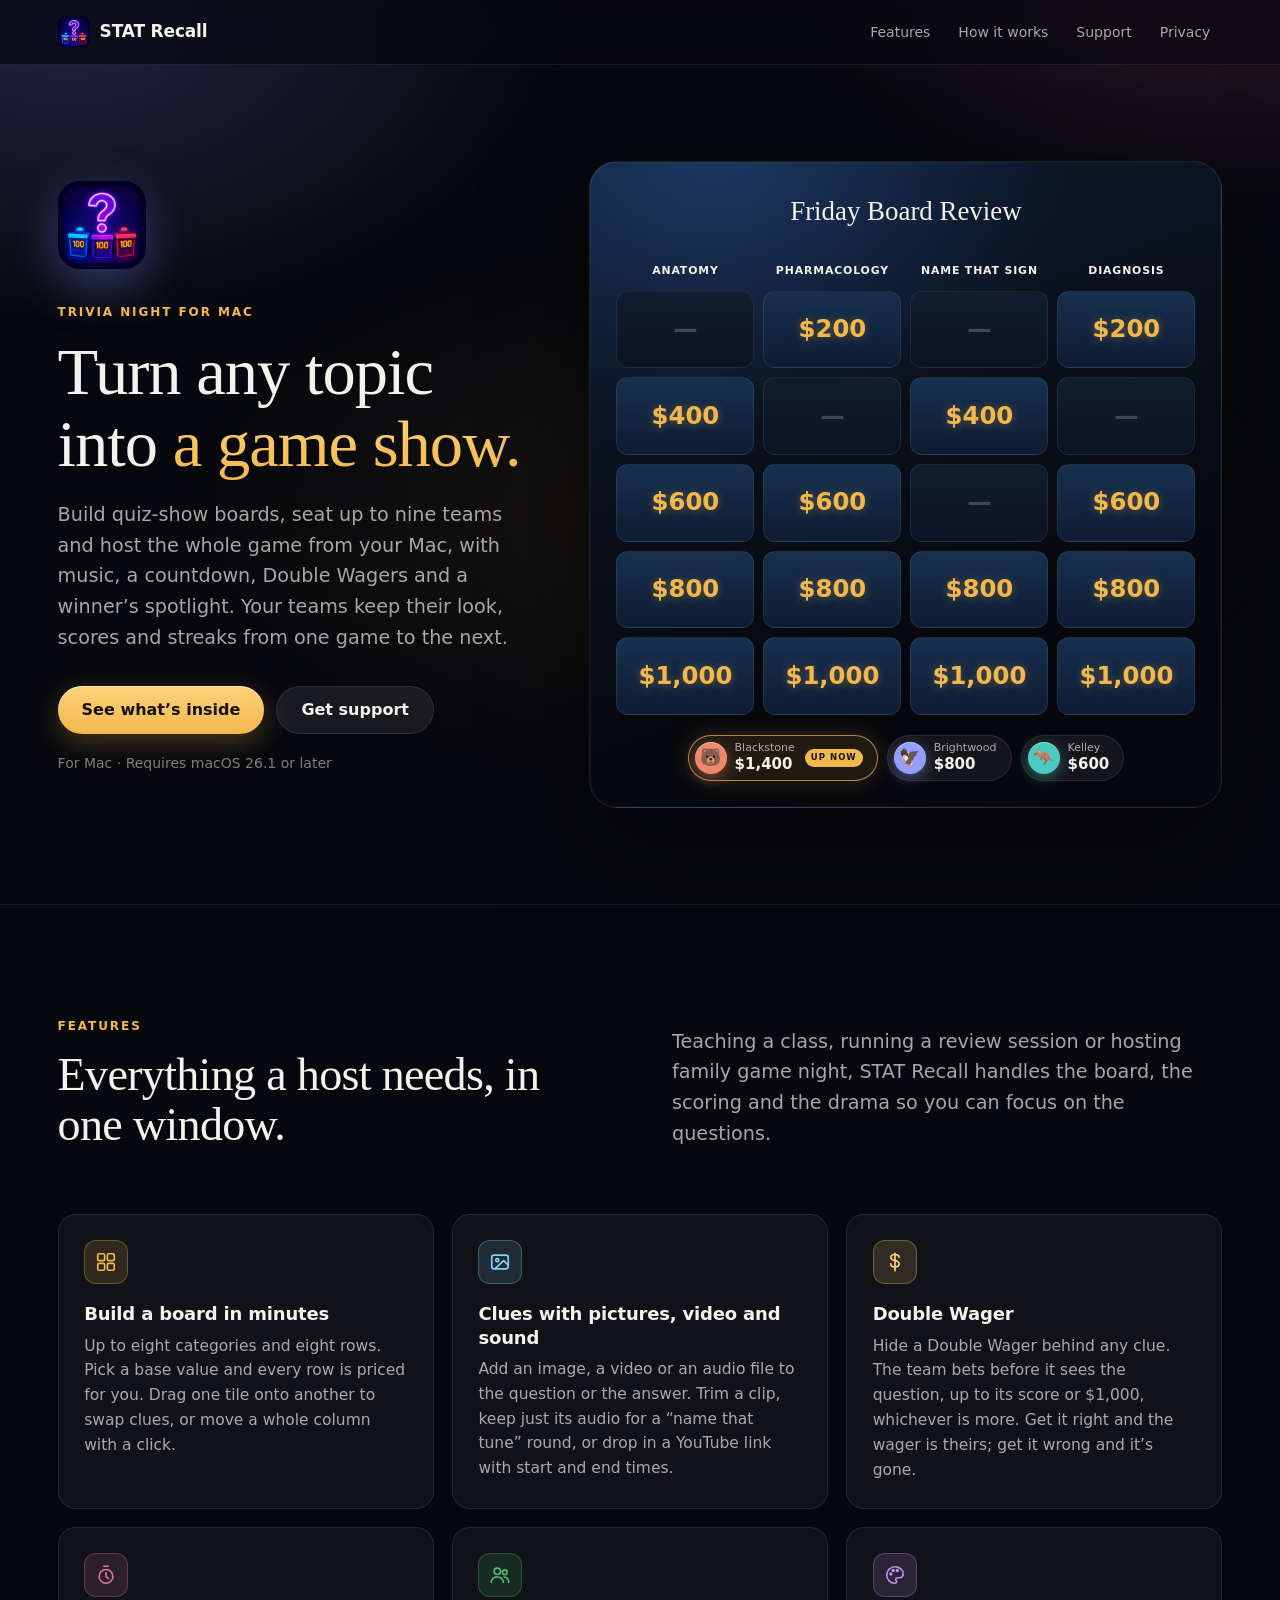
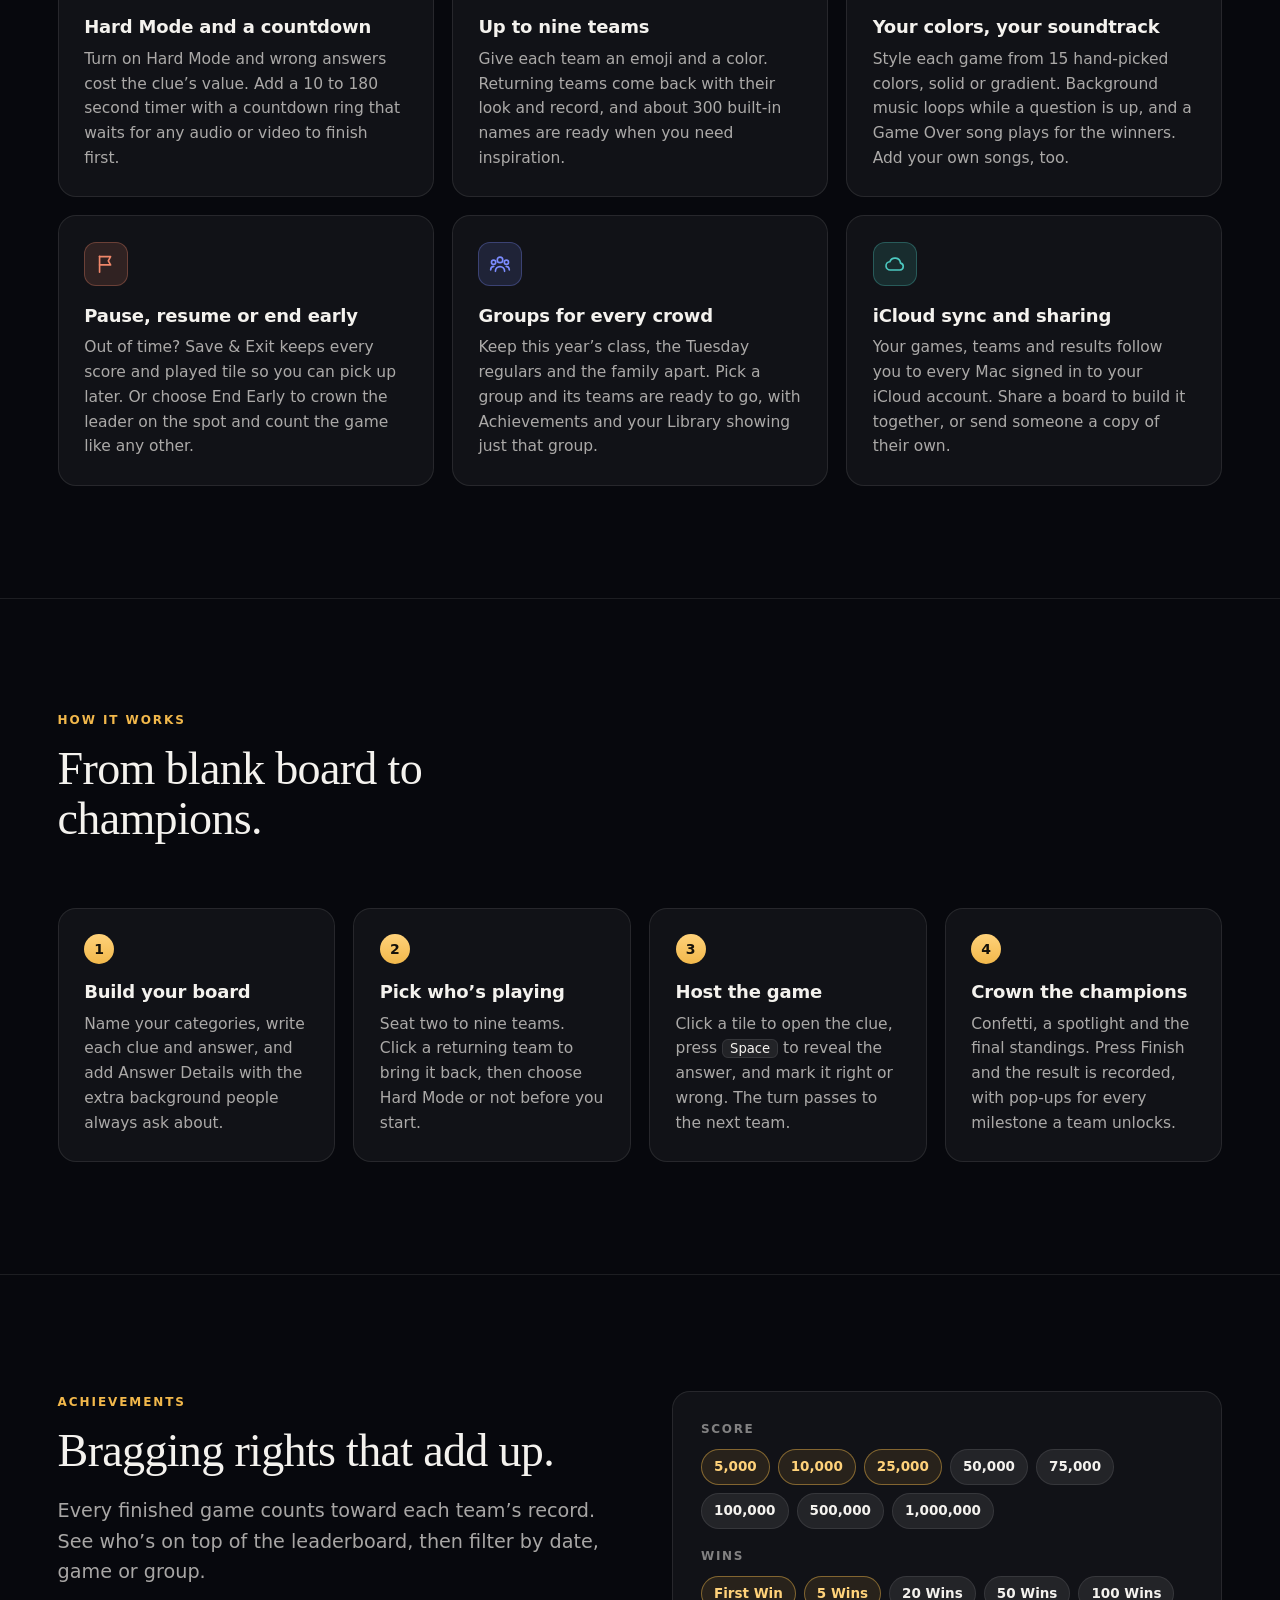
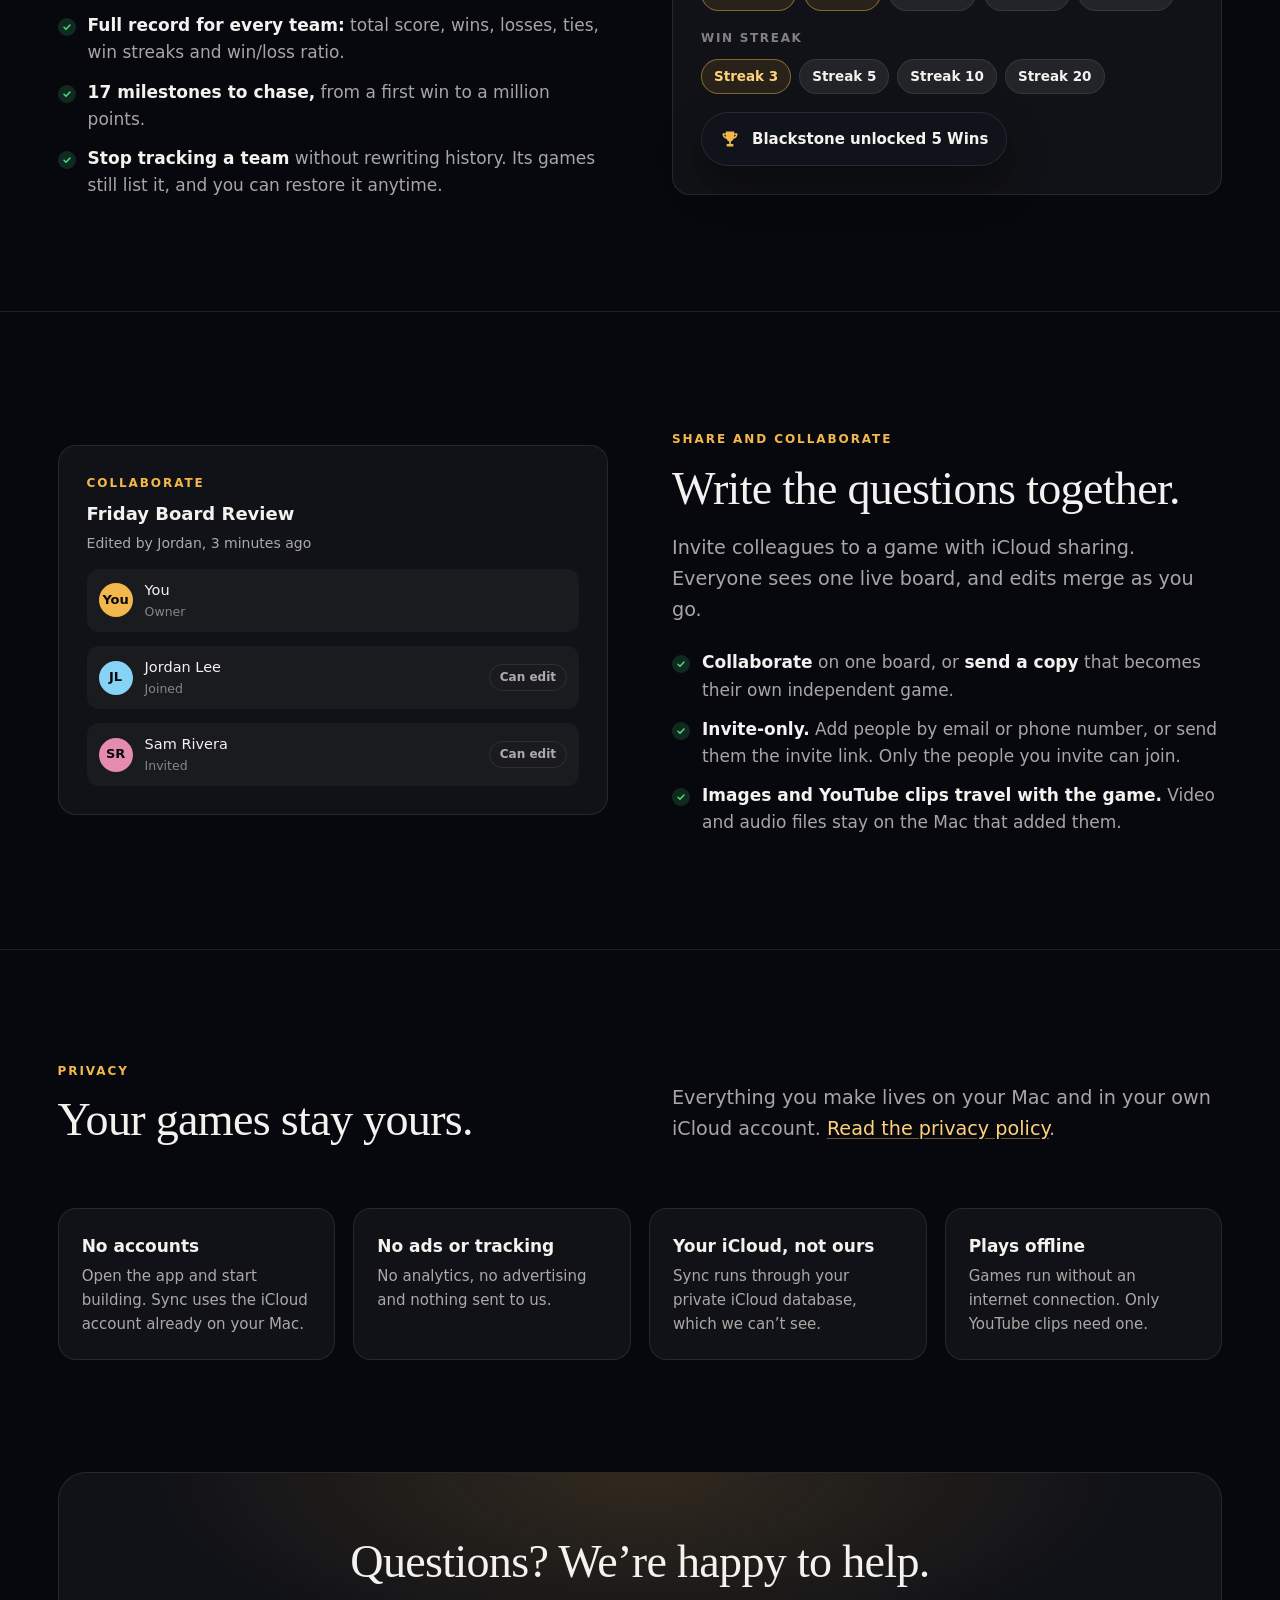
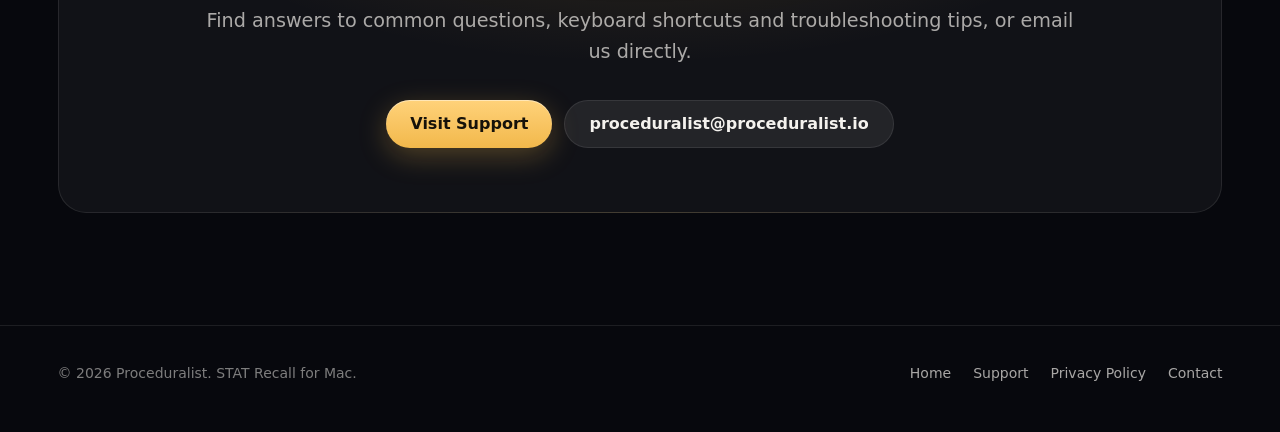
==== commit 037a5635: "Add files via upload" ====
--- a/index.html
+++ b/index.html
@@ -257,7 +257,7 @@
 
         <div class="panel share-card" role="img" aria-label="Illustration of a game's sharing window: the owner and two collaborators who can edit, and a note that the game was edited by Jordan three minutes ago.">
           <div aria-hidden="true">
-            <p class="eyebrow" style="margin-bottom:6px">Collaborate</p>
+            <p class="eyebrow" style="display:block;margin-bottom:6px">Collaborate</p>
             <strong style="font-size:18px">Friday Board Review</strong>
             <p class="muted" style="margin:4px 0 0;font-size:14px">Edited by Jordan, 3 minutes ago</p>
           </div>
--- a/styles.css
+++ b/styles.css
@@ -40,8 +40,10 @@
   --radius-s: 12px;
   --radius-m: 18px;
   --radius-l: 28px;
-  --gutter: clamp(16px, 4vw, 40px);
-  --max: 1160px;
+  /* Pages fill the window; --max only stops lines from running on forever on very
+     large displays. */
+  --gutter: clamp(16px, 4.5vw, 88px);
+  --max: 2560px;
 
   color-scheme: dark;
 }
@@ -62,7 +64,7 @@
   background: var(--ink);
   color: var(--ivory);
   font-family: var(--font-text);
-  font-size: 17px;
+  font-size: clamp(17px, 0.95vw, 19px);
   line-height: 1.6;
   -webkit-font-smoothing: antialiased;
   overflow-x: hidden;
@@ -220,25 +222,25 @@
 }
 
 h1 {
-  font-size: clamp(42px, 7vw, 76px);
+  font-size: clamp(42px, 5.2vw, 96px);
 }
 
 h2 {
-  font-size: clamp(32px, 4.6vw, 50px);
+  font-size: clamp(32px, 3.6vw, 60px);
 }
 
 h3 {
   font-family: var(--font-text);
   font-weight: 650;
-  font-size: 18px;
+  font-size: clamp(18px, 1.1vw, 22px);
   letter-spacing: -0.01em;
   line-height: 1.3;
 }
 
 .lede {
-  font-size: clamp(18px, 2.1vw, 21px);
-  color: var(--text-2);
-  max-width: 40em;
+  font-size: clamp(18px, 1.5vw, 23px);
+  color: var(--text-2);
+  max-width: 46em;
   margin: 20px 0 0;
 }
 
@@ -313,8 +315,26 @@
 }
 
 .section-head {
-  max-width: 44em;
-  margin-bottom: clamp(32px, 5vw, 56px);
+  margin-bottom: clamp(32px, 5vw, 64px);
+}
+
+/* Wide screens: title on the left, introduction on the right, so the header spans the page */
+@media (min-width: 1100px) {
+  .section-head {
+    display: grid;
+    grid-template-columns: minmax(0, 1fr) minmax(0, 1fr);
+    column-gap: clamp(40px, 5vw, 96px);
+  }
+  .section-head > .eyebrow,
+  .section-head > h2 {
+    grid-column: 1;
+  }
+  .section-head > .lede {
+    grid-column: 2;
+    grid-row: 1 / span 2;
+    align-self: end;
+    margin: 0;
+  }
 }
 
 .divider {
@@ -353,7 +373,13 @@
 
 @media (min-width: 980px) {
   .hero-grid {
-    grid-template-columns: minmax(0, 0.9fr) minmax(0, 1.1fr);
+    grid-template-columns: minmax(0, 0.85fr) minmax(0, 1.15fr);
+  }
+}
+
+@media (min-width: 1440px) {
+  .hero-grid {
+    grid-template-columns: minmax(0, 1fr) minmax(0, 1fr);
   }
 }
 
@@ -374,8 +400,8 @@
 .board-title {
   font-family: var(--font-display);
   text-align: center;
-  font-size: clamp(18px, 2.6vw, 28px);
-  margin: 2px 0 clamp(10px, 1.6vw, 16px);
+  font-size: clamp(18px, 2.1vw, 38px);
+  margin: 2px 0 clamp(10px, 1.6vw, 22px);
 }
 
 .board-grid {
@@ -390,7 +416,7 @@
   justify-content: center;
   text-align: center;
   min-height: 2.6em;
-  font-size: clamp(8px, 1.05vw, 11.5px);
+  font-size: clamp(8px, 0.85vw, 15px);
   font-weight: 700;
   letter-spacing: 0.08em;
   text-transform: uppercase;
@@ -407,7 +433,7 @@
   border: 1px solid rgba(255, 255, 255, 0.08);
   font-family: var(--font-rounded);
   font-weight: 800;
-  font-size: clamp(13px, 2.3vw, 26px);
+  font-size: clamp(13px, 1.9vw, 38px);
   color: var(--gold);
   text-shadow: 0 1px 10px rgba(242, 184, 75, 0.35);
 }
@@ -422,15 +448,15 @@
   display: flex;
   justify-content: center;
   flex-wrap: wrap;
-  gap: 8px;
+  gap: clamp(8px, 0.7vw, 14px);
   margin: clamp(12px, 2vw, 20px) auto 0;
 }
 
 .dock-team {
   display: flex;
   align-items: center;
-  gap: 8px;
-  padding: 6px 14px 6px 6px;
+  gap: clamp(8px, 0.6vw, 12px);
+  padding: clamp(6px, 0.45vw, 9px) clamp(14px, 1vw, 20px) clamp(6px, 0.45vw, 9px) clamp(6px, 0.45vw, 9px);
   border-radius: 999px;
   background: rgba(255, 255, 255, 0.06);
   border: 1px solid var(--hairline);
@@ -446,10 +472,10 @@
   display: grid;
   place-items: center;
   flex-shrink: 0;
-  width: 32px;
-  height: 32px;
+  width: clamp(32px, 2.4vw, 46px);
+  height: clamp(32px, 2.4vw, 46px);
   border-radius: 50%;
-  font-size: 17px;
+  font-size: clamp(17px, 1.25vw, 24px);
   line-height: 1;
   background: var(--c, var(--emerald));
   box-shadow: inset 0 1px 0 rgba(255, 255, 255, 0.35), 0 4px 14px color-mix(in srgb, var(--c, var(--emerald)) 45%, transparent);
@@ -462,7 +488,7 @@
 }
 
 .dock-name {
-  font-size: 11px;
+  font-size: clamp(11px, 0.75vw, 14px);
   color: var(--text-2);
   line-height: 1.1;
 }
@@ -470,12 +496,12 @@
 .dock-score {
   font-family: var(--font-rounded);
   font-weight: 800;
-  font-size: 15px;
+  font-size: clamp(15px, 1.1vw, 21px);
   line-height: 1.15;
 }
 
 .up-chip {
-  font-size: 8.5px;
+  font-size: clamp(8.5px, 0.55vw, 11px);
   font-weight: 800;
   letter-spacing: 0.12em;
   color: var(--on-gold);
@@ -506,12 +532,24 @@
 
 .feature-grid {
   display: grid;
-  grid-template-columns: repeat(auto-fill, minmax(min(100%, 300px), 1fr));
-  gap: 16px;
+  grid-template-columns: minmax(0, 1fr);
+  gap: clamp(14px, 1.4vw, 24px);
+}
+
+@media (min-width: 700px) {
+  .feature-grid {
+    grid-template-columns: repeat(2, minmax(0, 1fr));
+  }
+}
+
+@media (min-width: 1100px) {
+  .feature-grid {
+    grid-template-columns: repeat(3, minmax(0, 1fr));
+  }
 }
 
 .feature {
-  padding: 26px 24px 24px;
+  padding: clamp(24px, 2vw, 36px);
 }
 
 .feature-icon {
@@ -534,24 +572,36 @@
 .feature p {
   margin: 8px 0 0;
   color: var(--text-2);
-  font-size: 15.5px;
+  font-size: clamp(15.5px, 0.9vw, 18px);
 }
 
 /* ---------- Steps ---------- */
 
 .steps {
   display: grid;
-  grid-template-columns: repeat(auto-fit, minmax(min(100%, 230px), 1fr));
-  gap: 16px;
+  grid-template-columns: minmax(0, 1fr);
+  gap: clamp(14px, 1.4vw, 24px);
   counter-reset: step;
   list-style: none;
   padding: 0;
   margin: 0;
 }
 
+@media (min-width: 640px) {
+  .steps {
+    grid-template-columns: repeat(2, minmax(0, 1fr));
+  }
+}
+
+@media (min-width: 1100px) {
+  .steps {
+    grid-template-columns: repeat(4, minmax(0, 1fr));
+  }
+}
+
 .steps li {
   position: relative;
-  padding: 24px;
+  padding: clamp(24px, 2vw, 36px);
 }
 
 .steps li::before {
@@ -572,7 +622,7 @@
 .steps p {
   margin: 8px 0 0;
   color: var(--text-2);
-  font-size: 15.5px;
+  font-size: clamp(15.5px, 0.9vw, 18px);
 }
 
 /* ---------- Split feature rows ---------- */
@@ -658,7 +708,7 @@
   gap: 6px;
   padding: 6px 12px;
   border-radius: 999px;
-  font-size: 13.5px;
+  font-size: clamp(13.5px, 0.8vw, 16px);
   font-weight: 600;
   background: var(--panel-strong);
   border: 1px solid var(--hairline);
@@ -746,24 +796,36 @@
 
 .promise {
   display: grid;
-  grid-template-columns: repeat(auto-fit, minmax(min(100%, 220px), 1fr));
-  gap: 16px;
+  grid-template-columns: minmax(0, 1fr);
+  gap: clamp(14px, 1.4vw, 24px);
+}
+
+@media (min-width: 560px) {
+  .promise {
+    grid-template-columns: repeat(2, minmax(0, 1fr));
+  }
+}
+
+@media (min-width: 1000px) {
+  .promise {
+    grid-template-columns: repeat(4, minmax(0, 1fr));
+  }
 }
 
 .promise .panel {
-  padding: 22px 22px;
+  padding: clamp(22px, 1.8vw, 32px);
 }
 
 .promise strong {
   display: block;
-  font-size: 17px;
+  font-size: clamp(17px, 1vw, 20px);
   margin-bottom: 4px;
 }
 
 .promise p {
   margin: 0;
   color: var(--text-2);
-  font-size: 15px;
+  font-size: clamp(15px, 0.9vw, 17.5px);
 }
 
 /* CTA band */
@@ -794,15 +856,73 @@
   padding-bottom: clamp(24px, 4vw, 40px);
 }
 
-.doc {
-  max-width: 760px;
+/* Table of contents beside the content on wide screens, above it on narrow ones */
+.doc-layout {
+  display: grid;
+  grid-template-columns: minmax(0, 1fr);
+  gap: 32px;
+  margin-top: clamp(24px, 3vw, 40px);
   padding-bottom: clamp(64px, 9vw, 112px);
 }
 
+@media (min-width: 1100px) {
+  .doc-layout {
+    grid-template-columns: 260px minmax(0, 1fr);
+    gap: clamp(40px, 4vw, 72px);
+  }
+  .doc-layout > .toc {
+    position: sticky;
+    top: 88px;
+    align-self: start;
+    margin: 0;
+  }
+  .doc-layout > .toc ol {
+    columns: 1;
+  }
+}
+
 .doc h2 {
-  font-size: clamp(26px, 3.4vw, 34px);
+  font-size: clamp(26px, 2.4vw, 38px);
   margin: 56px 0 14px;
   scroll-margin-top: 88px;
+}
+
+.doc > :first-child,
+.doc > section:first-child > h2:first-child {
+  margin-top: 0;
+}
+
+.doc section {
+  scroll-margin-top: 88px;
+}
+
+/* Support topics aren't page sections, so they skip the big section padding */
+.doc section:not(.doc-card) {
+  padding: 0;
+}
+
+/* Privacy: each part of the policy is a card; two columns of cards on wide screens */
+.doc-cards {
+  columns: 2 520px;
+  column-gap: clamp(16px, 1.6vw, 28px);
+}
+
+.doc-card {
+  break-inside: avoid;
+  padding: clamp(22px, 2vw, 34px);
+  margin: 0 0 clamp(16px, 1.6vw, 28px);
+}
+
+.doc .doc-card h2 {
+  margin-top: 0;
+}
+
+.doc:not(.doc-cards) > .doc-card {
+  margin: 56px 0 0;
+}
+
+.doc-card > :last-child {
+  margin-bottom: 0;
 }
 
 .doc h3 {
@@ -827,22 +947,45 @@
   margin: 6px 0;
 }
 
+.doc code {
+  font-family: ui-monospace, "SF Mono", Menlo, Consolas, monospace;
+  font-size: 0.88em;
+  padding: 1px 6px;
+  border-radius: 6px;
+  background: rgba(255, 255, 255, 0.07);
+  color: var(--ivory);
+  overflow-wrap: anywhere;
+}
+
 .doc li::marker {
   color: var(--gold);
 }
 
 .summary-box {
-  padding: 22px 24px;
+  padding: clamp(22px, 2vw, 32px);
   margin-top: 8px;
 }
 
 .summary-box ul {
   margin: 10px 0 0;
+  padding-left: 1.25em;
+  columns: 2 420px;
+  column-gap: 48px;
+  color: var(--text-2);
+}
+
+.summary-box li {
+  margin: 6px 0;
+  break-inside: avoid;
+}
+
+.summary-box li::marker {
+  color: var(--gold);
 }
 
 .toc {
   padding: 18px 22px;
-  margin: 28px 0 0;
+  margin: 0;
 }
 
 .toc ol {
@@ -876,14 +1019,35 @@
 
 .contact-card {
   display: grid;
-  gap: 18px;
-  padding: clamp(22px, 3.5vw, 32px);
+  gap: 18px 56px;
+  padding: clamp(22px, 3vw, 40px);
   margin-top: 8px;
   background:
     radial-gradient(70% 90% at 0% 0%, rgba(242, 184, 75, 0.12), transparent 70%),
     var(--panel);
 }
 
+@media (min-width: 900px) {
+  .contact-card {
+    grid-template-columns: minmax(0, 1fr) minmax(0, 1fr);
+    align-items: center;
+  }
+}
+
+.contact-card ul {
+  margin: 10px 0 0;
+  padding-left: 1.25em;
+  color: var(--text-2);
+}
+
+.contact-card li {
+  margin: 6px 0;
+}
+
+.contact-card li::marker {
+  color: var(--gold);
+}
+
 .contact-card .email {
   font-family: var(--font-display);
   font-size: clamp(20px, 3.4vw, 30px);
@@ -899,9 +1063,12 @@
   color: var(--gold-light);
 }
 
+/* Support questions: two columns side by side on wide screens */
 .faq {
   display: grid;
-  gap: 10px;
+  grid-template-columns: repeat(auto-fill, minmax(min(100%, 480px), 1fr));
+  align-items: start;
+  gap: 12px;
   margin-top: 18px;
 }
 
@@ -966,22 +1133,29 @@
 }
 
 .shortcuts {
-  width: 100%;
-  border-collapse: collapse;
-  margin-top: 8px;
-  font-size: 15px;
-}
-
-.shortcuts td {
-  padding: 10px 0;
+  display: grid;
+  grid-template-columns: repeat(auto-fill, minmax(min(100%, 420px), 1fr));
+  column-gap: 48px;
+  margin: 8px 0 0;
+  font-size: clamp(15px, 0.9vw, 17px);
+}
+
+.shortcuts div {
+  display: flex;
+  justify-content: space-between;
+  align-items: baseline;
+  gap: 16px;
+  padding: 11px 0;
   border-bottom: 1px solid var(--hairline);
-  color: var(--text-2);
-  vertical-align: top;
-}
-
-.shortcuts td:last-child {
+}
+
+.shortcuts dt {
+  color: var(--text-2);
+}
+
+.shortcuts dd {
+  margin: 0;
   text-align: right;
-  padding-left: 16px;
 }
 
 /* ---------- Footer ---------- */
